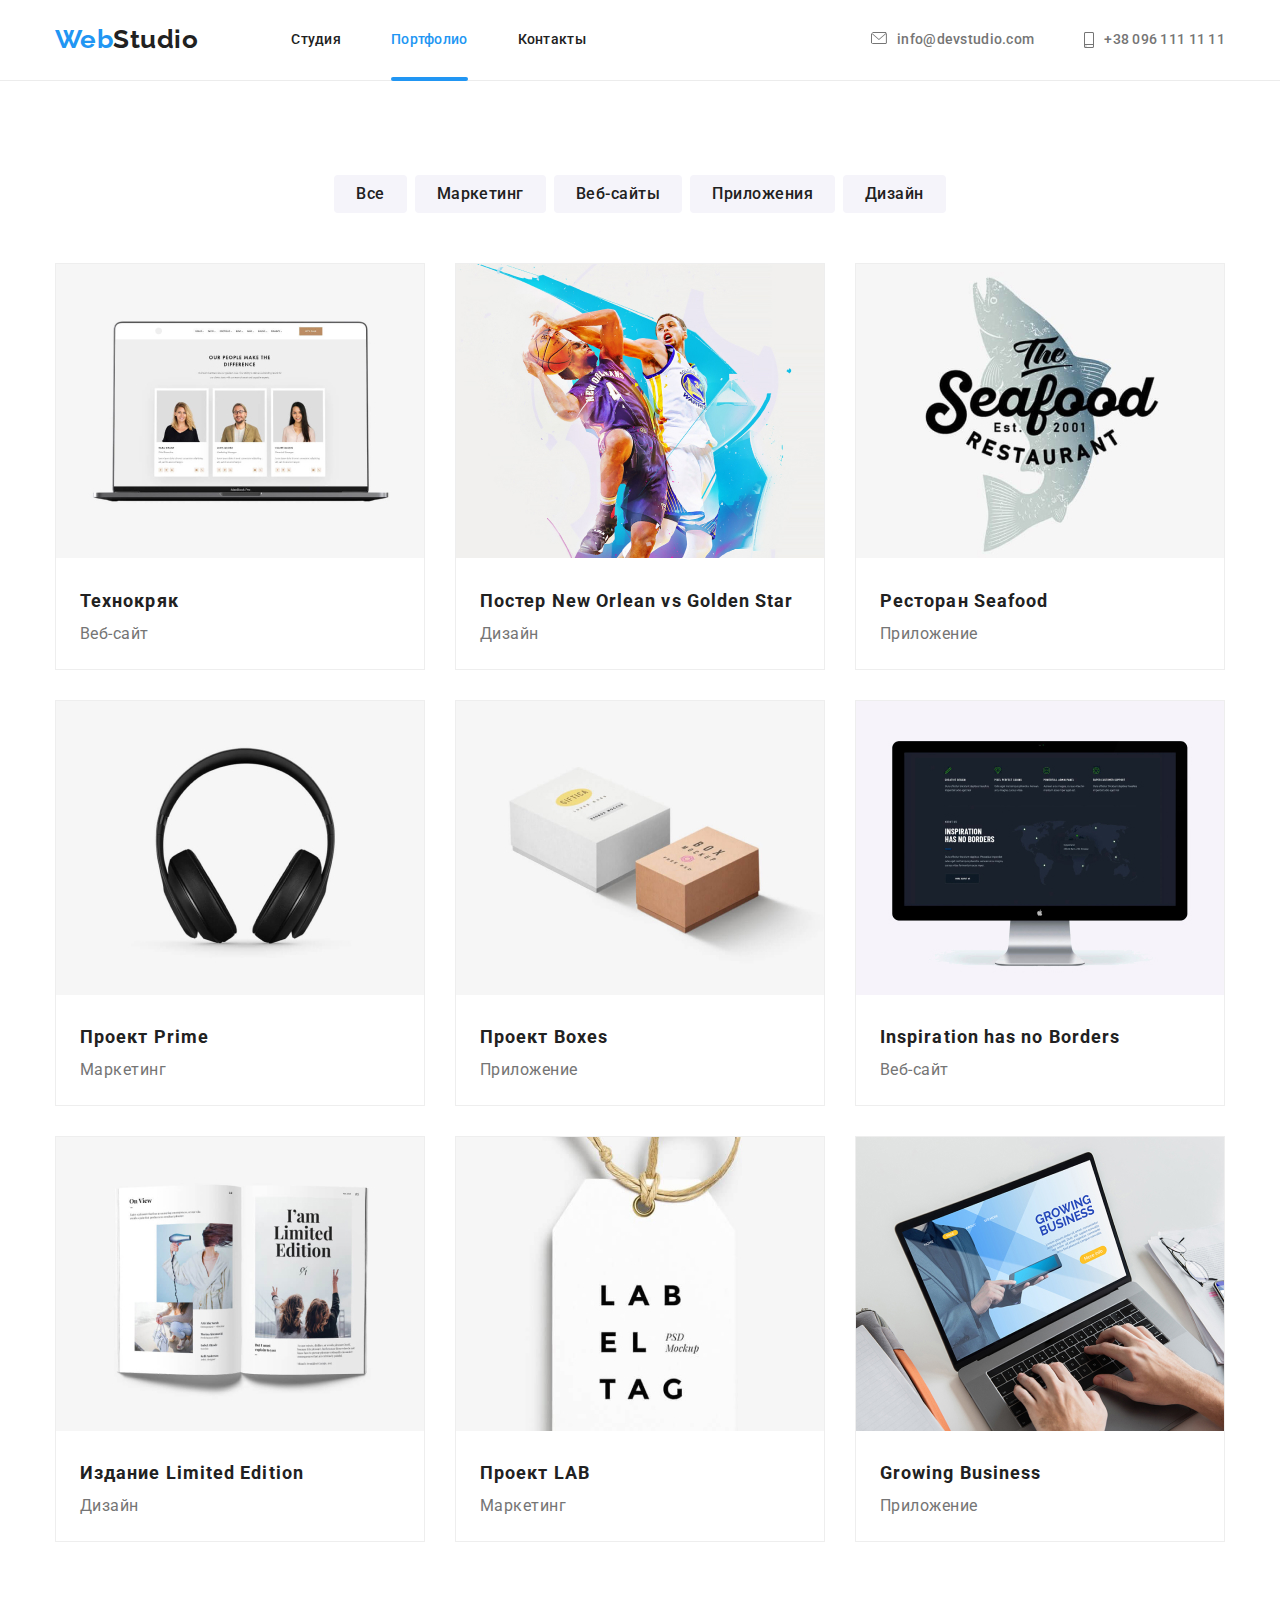
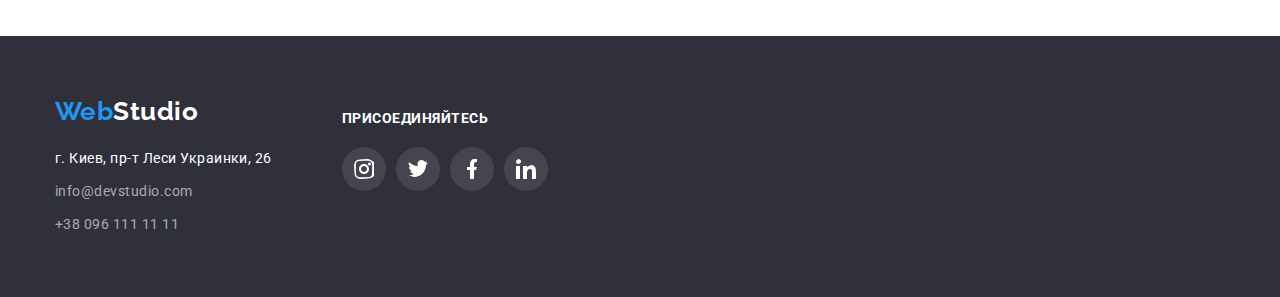
==== portfolio.html @ 4a5cb0bf "сделал модальное окно" ====
<!DOCTYPE html>
  <html lang="ru">
    <head>
      <meta charset="UTF-8" />
      <meta name="viewport" content="width=device-width, initial-scale=1.0" />
      <title>Portfolio</title>
      <link rel="stylesheet" href="https://cdnjs.cloudflare.com/ajax/libs/modern-normalize/1.0.0/modern-normalize.min.css" />
      <link
        href="https://fonts.googleapis.com/css2?family=Raleway:wght@700&family=Roboto:wght@400;500;700;900&display=swap"
        rel="stylesheet"
      />
      <link rel="stylesheet" href="./css/common.css" />
      <link rel="stylesheet" href="./css/style.css" />
    </head>

    <body>
      <header class="header">
        <div class="container main-header">
          <nav class="navigation">
            <a class="logo-header" href="./index.html"><span class="logo-color">Web</span>Studio</a>
      
            <ul class="site-nav list">
              <li class="item"><a class="link" href="./index.html">Студия</a></li>
              <li class="item"><a class="link current" href="./portfolio.html">Портфолио</a></li>
              <li class="item"><a class="link" href="">Контакты</a></li>
            </ul>
          </nav>
      
          <ul class="site-contacts list">
            <li class="item">
              <a class="link" href="mailto:info@devstudio.com">
                <svg class="icon-contacts" width="16" height="12">
                  <use href="./images/defs.svg#envelope"></use>
                </svg>
                info@devstudio.com
              </a>
            </li>
            <li class="item">
              <a class="link" href="tel:+380961111111"><svg class="icon-contacts" width="10" height="16">
                  <use href="./images/defs.svg#smartphone"></use>
                </svg>+38 096 111 11 11</a>
            </li>
          </ul>
        </div>
      </header>

      <main>
        <section class="portfolio">
          <div class="container">
          <!-- <h1>Portfolio</h1> -->

          <ul class="filters list">
            <li class="btn"><button type="button" class="button">Все</button></li>
            <li class="btn"><button type="button" class="button">Маркетинг</button></li>
            <li class="btn"><button type="button" class="button">Веб-сайты</button></li>
            <li class="btn"><button type="button" class="button">Приложения</button></li>
            <li class="btn"><button type="button" class="button radio">Дизайн</button></li>
          </ul>

          <ul class="list">
            <li class="projects">
              <div class="overlay">
                  
                
              <img src="./images/portfolio1.jpg" alt="Ноутбук" width="370" />
            
            <p class="hryaktxt">Технокряк это современная площадка распространения коронавируса. Компании используют эту платформу
              для цифрового
              шпионажа и атак на защищённые сервера конкурентов.
            </p>
            </div>
              <div class="titles"> <h2 class="title">Технокряк</h2>
              <p class="text">Веб-сайт</p></div>
            </li>
            <li class="projects">
              <div class="overlay">
                
              <img
                src="./images/portfolio2.jpg"
                alt="Постер New Orlean vs Golden Star"
                width="370"
              />
              <p class="hryaktxt">Технокряк это современная площадка распространения коронавируса. Компании используют эту платформу
                для цифрового
                шпионажа и атак на защищённые сервера конкурентов.
              </p>
              </div>
            
            
              <div class="titles"><h2 class="title">Постер New Orlean vs Golden Star</h2>
              <p class="text">Дизайн</p></div>
            </li>
            <li class="projects">
              <div class="overlay">
                
              <img
                src="./images/portfolio3.jpg"
                alt="Логотип Ресторан Seafood"
                width="370"
              />
              <p class="hryaktxt">Технокряк это современная площадка распространения коронавируса. Компании используют эту платформу
                для цифрового
                шпионажа и атак на защищённые сервера конкурентов.
              </p>
              </div>
              <div class="titles"> <h2 class="title">Ресторан Seafood</h2>
              <p class="text">Приложение</p></div>
            </li>
            <li class="projects">
              <div class="overlay">
              <img src="./images/portfolio4.jpg" alt="Наушники" width="370" />
              <p class="hryaktxt">Технокряк это современная площадка распространения коронавируса. Компании используют эту платформу
                для цифрового
                шпионажа и атак на защищённые сервера конкурентов.
              </p>
              </div>
              <div class="titles"> <h2 class="title">Проект Prime</h2>
              <p class="text">Маркетинг</p></div>
            </li>
            <li class="projects">
              <div class="overlay">
            
                <img src="./images/portfolio5.jpg" alt="Проект Boxes" width="370" />
            <p class="hryaktxt">Технокряк это современная площадка распространения коронавируса. Компании используют эту платформу
              для цифрового
              шпионажа и атак на защищённые сервера конкурентов.
            </p>
            </div>
                <div class="titles">  <h2 class="title">Проект Boxes</h2>
              <p class="text">Приложение</p></div>
            </li>
            <li class="projects">
              <div class="overlay">
              <img src="./images/portfolio6.jpg" alt="Монитор" width="370" />
              <p class="hryaktxt">Технокряк это современная площадка распространения коронавируса. Компании используют эту платформу
                для цифрового
                шпионажа и атак на защищённые сервера конкурентов.
              </p>
              </div>
              <div class="titles"> <h2 class="title">Inspiration has no Borders</h2>
              <p class="text">Веб-сайт</p></div>
            </li>
            <li class="projects">
              <div class="overlay">
              <img src="./images/portfolio7.jpg" alt="Книга" width="370" />
            <p class="hryaktxt">Технокряк это современная площадка распространения коронавируса. Компании используют эту платформу
              для цифрового
              шпионажа и атак на защищённые сервера конкурентов.
            </p>
            </div>
              <div class="titles"> <h2 class="title">Издание Limited Edition</h2>
              <p class="text">Дизайн</p></div>
            </li>
            <li class="projects">
              <div class="overlay">
              <img
                src="./images/portfolio8.jpg"
                alt="Логотип Проект Boxes"
                width="370"
              />
              <p class="hryaktxt">Технокряк это современная площадка распространения коронавируса. Компании используют эту платформу
                для цифрового
                шпионажа и атак на защищённые сервера конкурентов.
              </p>
              </div>
              <div class="titles"> <h2 class="title">Проект LAB</h2>
              <p class="text">Маркетинг</p></div>
            </li>
            <li class="projects">
              <div class="overlay">
              <img
                src="./images/portfolio9.jpg"
                alt="Работа за ноутбуком"
                width="370"
              />
              <p class="hryaktxt">Технокряк это современная площадка распространения коронавируса. Компании используют эту платформу
                для цифрового
                шпионажа и атак на защищённые сервера конкурентов.
              </p>
              </div>
              <div class="titles"> <h2 class="title">Growing Business</h2>
              <p class="text">Приложение</p></div>
            </li>
          </ul>
          </div>
        </section>
      </main>

      <footer>
        <div class="container cont-footer">
          <div class="footer-block">
            <a class="logo-footer" href="./index.html"><span class="logo-color">Web</span>Studio</a>
      
            <address class="address">
              <p class="office">г. Киев, пр-т Леси Украинки, 26</p>
              <a class="mail-footer" href="mailto:info@devstudio.com">info@devstudio.com</a>
              <a class="tel-footer" href="tel:+380961111111">+38 096 111 11 11</a>
            </address>
          </div>
          <div class="social-footer">
            <h3 class="title">ПРИСОЕДИНЯЙТЕСЬ</h3>
            <ul class="list soc-footer">
              <li class="list-item">
                <a class="footer-link" href="./">
                  <svg class="social-icon">
                    <use href="./images/defs.svg#instagram_w"></use>
                  </svg>
                </a>
              </li>
              <li class="list-item">
                <a class="footer-link" href="./">
                  <svg class="social-icon">
                    <use href="./images/defs.svg#twitter_w"></use>
                  </svg>
                </a>
              </li>
              <li class="list-item">
                <a class="footer-link" href="./">
                  <svg class="social-icon">
                    <use href="./images/defs.svg#facebook_w"></use>
                  </svg>
                </a>
              </li>
              <li class="list-item">
                <a class="footer-link" href="./">
                  <svg class="social-icon">
                    <use href="./images/defs.svg#linkedin_w"></use>
                  </svg>
                </a>
              </li>
            </ul>
          </div>
        </div>
      </footer>
    </body>
  </html>
---- css/common.css ----
/* основной цвет текста #212121 */
/* вторичный цвет текста #757575 */
/* белый #FFFFFF */
/* акцент #2196F3 */
/* контакты в футере rgba(255, 255, 255, 0.6); */

:root {
  --primary-text-color: #212121;
  --secondary-text-color: #757575;
  --accent-color: #2196f3;
  --white-color: #ffffff;
  --button-bg-color: #f5f4fa;
}

body {
  background-color: #ffffff;
  color: var(--primiry-text-color);
  font-family: Roboto, sans-serif;
  letter-spacing: 0.03em;
}

.list {
  list-style: none;
}

/* header */

.header {
  border-bottom: 1px solid #ececec;
  padding: 24px 0 25px;
  border-bottom: 1px solid #ececec;
}

.navigation {
  display: flex;
  align-items: center;
}

.main-header {
  display: flex;
  align-items: center;
  justify-content: space-between;
}

.logo-header {
  margin-right: 93px;
  font-family: Raleway, sans-serif;
  color: var(--primary-text-color);
  font-weight: 700;
  font-size: 26px;
  line-height: 1.2;
  text-decoration: none;
}

.logo-color {
  color: var(--accent-color);
}

.site-nav {
  display: flex;
}

.site-nav .item + .item {
  margin-left: 50px;
}

.site-nav .link {
  display: block;
  color: var(--primary-text-color);
  font-weight: 500;
  font-size: 14px;
  line-height: 1.14;
  letter-spacing: 0.02em;
  text-decoration: none;
  transition-duration: 250ms;
  transition-timing-function: cubic-bezier(0.4, 0, 0.2, 1);
}

.site-nav .link:hover,
.site-nav .link:focus {
  color: var(--accent-color);
}

.site-nav .current {
  position: relative;
  color: var(--accent-color);
  transition-duration: 250ms;
  transition-timing-function: cubic-bezier(0.4, 0, 0.2, 1);
}

.current::after {
  position: absolute;

  content: "";
  top: 45.5px;
  left: 0px;
  border-radius: 50px;
  width: 100%;
  height: 4px;
  background-color: var(--accent-color);
}

.site-contacts {
  display: flex;
}

.site-contacts .item + .item {
  padding-left: 50px;
}

.site-contacts .link {
  display: flex;
  font-weight: 500;
  font-size: 14px;
  line-height: 1.14;
  letter-spacing: 0.02em;
  color: var(--secondary-text-color);
  text-decoration: none;
  transition-duration: 250ms;
  transition-timing-function: cubic-bezier(0.4, 0, 0.2, 1);
}

/* links */
.site-contacts .link:hover,
.site-contacts .link:focus {
  --color4: var(--accent-color);
  color: var(--accent-color);
}

/* footer */

.address {
  display: flex;
  flex-direction: column;
  padding-bottom: 60px;
}

footer {
  background-color: #2f303a;
}

.logo-footer {
  display: inline-block;
  padding-bottom: 20px;
  padding-top: 60px;
  font-family: Raleway, sans-serif;
  font-weight: 700;
  font-size: 26px;
  line-height: 1.2;
  color: var(--white-color);
  text-decoration: none;
}

.office {
  font-style: normal;
  font-weight: normal;
  font-size: 14px;
  line-height: 1.7;
  color: var(--white-color);
}

.mail-footer {
  margin-top: 9px;
  margin-bottom: 9px;
  font-style: normal;
  font-weight: normal;
  font-size: 14px;
  line-height: 1.7;
  color: rgba(255, 255, 255, 0.6);
  text-decoration: none;
  transition-duration: 250ms;
  transition-timing-function: cubic-bezier(0.4, 0, 0.2, 1);
}

.mail-footer:hover,
.mail-footer:focus {
  color: var(--accent-color);
}

.tel-footer {
  font-style: normal;
  font-weight: normal;
  font-size: 14px;
  line-height: 1.7;
  color: rgba(255, 255, 255, 0.6);
  text-decoration: none;
  transition-duration: 250ms;
  transition-timing-function: cubic-bezier(0.4, 0, 0.2, 1);
}

.tel-footer:hover,
.tel-footer:focus {
  color: var(--accent-color);
}
/*--- ICONS---*/

.icon-contacts {
  margin-right: 10px;
}
---- css/style.css ----
/* стили для index.html */

/* Сброс стилей  <h1>...<h6>, <p> и <ul> */
h1,
h2,
h3,
h4,
h5,
h6,
p,
ul {
  margin-top: 0;
  margin-bottom: 0;
  padding-top: 0;
  padding-bottom: 0;
  padding-left: 0;
}

.container {
  width: 1200px;
  padding: 0 15px;
  margin: 0 auto;

  /* outline: 2px solid green; */
}

.footer-link:hover {
  background-color: var(--accent-color);
}

.footer-link {
  display: flex;
  margin-bottom: 30px;
  width: 44px;
  height: 44px;
  background-color: rgba(255, 255, 255, 0.1);
  text-decoration: none;
  border-radius: 50%;
  justify-content: center;
  align-items: center;
  transition-duration: 250ms;
  transition-timing-function: cubic-bezier(0.4, 0, 0.2, 1);
}

.soc-footer {
  display: flex;
  margin-top: 20px;
}

.social-footer .title {
  font-weight: 700;
  font-size: 14px;
  line-height: 1.14;
  color: rgba(255, 255, 255, 1);
}

.social-footer {
  margin-left: 70px;
}

.cont-footer {
  display: flex;
  align-items: center;
}
/* tagline */

.tagline {
  max-width: 1600px;
  padding-top: 200px;
  padding-bottom: 200px;
  margin: 0 auto;
  background-color: #2f303a;
  background-image: linear-gradient(
      to right,
      rgba(47, 48, 58, 0.4),
      rgba(47, 48, 58, 0.4)
    ),
    url("../images/bg-image.jpg");
  background-position: center;
  text-align: center;
}

.tagline .title {
  margin: 0 auto 30px;
  width: 696px;
  font-weight: 900;
  font-size: 44px;
  line-height: 1.36;
  letter-spacing: 0.06em;
  text-transform: uppercase;
  color: var(--white-color);
}

/* features */

.features {
  padding-top: 94px;
  padding-bottom: 94px;
}

.features .list {
  display: flex;
}

.features .title {
  margin-bottom: 10px;
  font-weight: 700;
  font-size: 14px;
  line-height: 1.14;
  color: var(--primary-text-color);
}

.features .text {
  font-size: 14px;
  line-height: 1.71;
  color: var(--secondary-text-color);
}

.features .spec {
  width: 270px;
}

.spec + .spec {
  margin-left: 30px;
}

.features .spec::before {
  content: "";
  display: block;
  margin-bottom: 30px;
  height: 120px;
  background: #f5f4fa;
  border-radius: 4px;

  background-repeat: no-repeat;
  background-position: center;
  background-size: 70px, 70px;
  transition-duration: 250ms;
  transition-timing-function: cubic-bezier(0.4, 0, 0.2, 1);
}

.spec.icon-antena::before {
  background-image: url("../images/antenna.svg");
}

.spec.icon-clock::before {
  background-image: url("../images/clock.svg");
}

.spec.icon-nout::before {
  background-image: url("../images/Vector.svg");
}

.spec.icon-astronaut::before {
  background-image: url("../images/astronaut.svg");
}

/* activity */

.activity {
  padding-bottom: 94px;
}

.activity .list {
  display: flex;
}

.example + .example {
  margin-left: 30px;
}

.activity .title,
.team .title {
  padding-bottom: 50px;
  font-weight: 700;
  font-size: 36px;
  line-height: 1.16;
  text-align: center;
  color: var(--primary-text-color);
}

/* team */

.team .list {
  display: flex;
}

.cards {
  background-color: var(--white-color);
  width: 270px;
  min-height: 368px;
  box-shadow: 0px 1px 3px rgba(0, 0, 0, 0.12), 0px 1px 1px rgba(0, 0, 0, 0.14),
    0px 2px 1px rgba(0, 0, 0, 0.2);
  border-radius: 0px 0px 4px 4px;
  transition-duration: 250ms;
  transition-timing-function: cubic-bezier(0.4, 0, 0.2, 1);
}

.cards + .cards {
  margin-left: 30px;
}

.team {
  background-color: #f5f4fa;
  padding-top: 94px;
  padding-bottom: 94px;
}

.employee {
  padding-top: 30px;
  padding-bottom: 10px;
  font-weight: 500;
  font-size: 16px;
  line-height: 1.18;
  text-align: center;
  color: var(--primary-text-color);
}

.profession {
  padding-bottom: 30px;
  font-size: 16px;
  line-height: 1.18;
  text-align: center;
  color: var(--secondary-text-color);
}

.cards .social {
  justify-content: center;
}

.social-link {
  display: flex;
  margin-bottom: 30px;
  width: 44px;
  height: 44px;
  background-color: var(--white-color);
  text-decoration: none;
  border-radius: 50%;
  justify-content: center;
  align-items: center;
  transition-duration: 250ms;
  transition-timing-function: cubic-bezier(0.4, 0, 0.2, 1);
}

.social-link:hover {
  background-color: #2196f3;
  --color5: var(--white-color);
}

.list-item:not(:last-child) {
  margin-right: 10px;
}

.social-icon {
  width: 20px;
  height: 20px;
  fill: #afb1b8;
}

/* button */

.button {
  padding: 6px 22px;
  font-weight: 500;
  font-size: 16px;
  line-height: 1.63;
  letter-spacing: 0.03em;
  border: none;
  text-align: center;
  color: var(--primary-text-color);
  background-color: var(--button-bg-color);
  border-radius: 4px;

  transition-duration: 250ms;
  transition-timing-function: cubic-bezier(0.4, 0, 0.2, 1);
}

.button:hover,
.button:focus {
  background-color: var(--accent-color);
  color: var(--white-color);
  box-shadow: 0px 3px 1px rgba(0, 0, 0, 0.1), 0px 1px 2px rgba(0, 0, 0, 0.08),
    0px 2px 2px rgba(0, 0, 0, 0.12);
}

.button-primary {
  padding: 10px 32px;
  font-weight: bold;
  font-size: 16px;
  letter-spacing: 0.06em;
  border: none;
  text-align: center;
  line-height: 1.87;
  color: var(--white-color);
  background-color: var(--accent-color);
  border-radius: 4px;
  box-shadow: 0px 4px 4px rgb(0 0 0 / 15%);
  transition-duration: 250ms;
  transition-timing-function: cubic-bezier(0.4, 0, 0.2, 1);
}

.button-primary:hover,
.button-primary:focus {
  color: var(--accent-color);
  background-color: var(--white-color);
}

/* Стили для portfolio.html */

.portfolio {
  padding: 94px 0;
}

.portfolio .title {
  font-weight: 700;
  font-size: 18px;
  line-height: 2;
  letter-spacing: 0.06em;
  color: var(--primary-text-color);
}

.portfolio .text {
  font-size: 16px;
  line-height: 1.87;
  color: var(--secondary-text-color);
}

.portfolio .list {
  display: flex;
  flex-wrap: wrap;
}

/* filters */

.titles {
  padding: 20px 24px;
}

.filters {
  display: flex;
  flex-wrap: wrap;
  justify-content: center;
  padding-bottom: 50px;
}

.btn + .btn {
  margin-left: 8px;
}

.projects:hover,
.projects:focus {
  box-shadow: 0px 1px 1px rgba(0, 0, 0, 0.12), 0px 4px 4px rgba(0, 0, 0, 0.06),
    1px 4px 6px rgba(0, 0, 0, 0.16);
}

.projects {
  position: relative;
  margin-right: 30px;
  margin-bottom: 30px;
  width: 370px;
  min-height: 404px;
  border: 1px solid #eeeeee;
  overflow: hidden;

  transition-duration: 250ms;
  transition-timing-function: cubic-bezier(0.4, 0, 0.2, 1);
}

.projects:nth-child(3n) {
  margin-right: 0;
}

.projects:nth-last-child(-n + 3) {
  margin-bottom: 0;
}
/* <!-- Постоянные клиенты --> */

.clients {
  padding: 94px 0;
}

.clients-list {
  display: flex;
  justify-content: space-between;
}

.clients-item {
  display: flex;
  align-items: center;
}

.clients-link {
  display: flex;
  width: 170px;
  height: 90px;
  text-decoration: none;
  justify-content: center;
  align-items: center;
  border: 1px solid #afb1b8;
  border-radius: 4px;
  fill: #afb1b8;
  transition-duration: 250ms;
  transition-timing-function: cubic-bezier(0.4, 0, 0.2, 1);
}

.clients-link:hover {
  border-color: var(--accent-color);
  --color5: var(--accent-color);
}

.clients-title {
  margin-bottom: 50px;
  font-weight: 700;
  font-size: 36px;
  line-height: 1.16;
  text-align: center;
  color: var(--primary-text-color);
}
/* Чем мы занимаемся текст с фоном  */

.example {
  position: relative;
}

.active {
  display: block;
  position: absolute;
  min-width: 370px;
  min-height: 70px;
  text-align: center;
  bottom: 3px;
  right: 0;
  background-color: rgba(47, 48, 58, 0.8);
  color: var(--white-color);
}

.text-bg {
  font-weight: 700;
  font-size: 14px;
  line-height: 1.14;
  letter-spacing: 0.03em;
  text-transform: uppercase;
  padding-top: 27px;
}
/*-----------overlay---- */

.overlay {
  position: relative;
  overflow: hidden;
}

.projects .hryaktxt {
  display: flex;
  position: absolute;
  padding: 63px 24px;
  top: 0;
  left: 0;
  width: 100%;
  height: 294px;
  align-items: center;

  background: rgba(33, 150, 243, 0.9);
  font-weight: normal;
  font-size: 18px;
  line-height: 1.56;
  letter-spacing: 0.03em;
  transform: translateY(100%);
  opacity: 0;

  color: var(--white-color);

  transition-duration: 250ms;
  transition-timing-function: cubic-bezier(0.4, 0, 0.2, 1);
}

.projects:hover .hryaktxt,
.projects:focus .hryaktxt {
  transform: translateY(0);
  opacity: 1;
}

/* ---backdrop--- */
.modal .close {
  position: absolute;
  top: 8px;
  right: 8px;
  width: 30px;
  height: 30px;

  background: var(--white-color);
  border: 1px solid rgba(0, 0, 0, 0.1);
  border-radius: 50%;
  box-sizing: border-box;
  cursor: pointer;
}

.backdrop {
  position: fixed;
  top: 0;
  left: 0;
  width: 100%;
  height: 100%;
  background-color: rgba(0, 0, 0, 0.2);
  transition-duration: 700ms;
}
.backdrop.is-hidden {
  opacity: 0;
  pointer-events: none;
  transition-duration: 700ms;
  transform: scale(2);
}

.modal {
  position: absolute;
  left: 50%;
  top: 50%;
  transform: translate(-50%, -50%);

  width: 528px;
  min-height: 581px;

  background: var(--white-color);
  box-shadow: 0px 1px 3px rgba(0, 0, 0, 0.12), 0px 1px 1px rgba(0, 0, 0, 0.14),
    0px 2px 1px rgba(0, 0, 0, 0.2);
  border-radius: 4px;
}
/* Подписка ---- */
.join-to {
  display: flex;
  width: 570px;
  height: 50px;
}

.form-field {
  margin-left: 94px;
  height: 86px;
  margin-bottom: 25px;
}

.form-field .title {
  font-weight: 700;
  font-size: 14px;
  line-height: 1.14;
  color: var(--white-color);
  padding-bottom: 20px;
}

.form-field input {
  width: 358px;
  height: 50px;
  margin-right: 12px;
  padding-left: 16px;
  background-color: rgba(47, 48, 58, 1);
  color: var(--white-color);
  border: 1px solid rgba(255, 255, 255, 0.3);
  box-sizing: border-box;
  filter: drop-shadow(0px 4px 4px rgba(0, 0, 0, 0.15));
  border-radius: 4px;
}

/*-- modal window-- */

.modal-form {
  display: flex;
  flex-direction: column;
  margin: 40px;
  text-align: left;
}

.modal-form label {
  margin-bottom: 4px;
  margin-top: 10px;
  color: rgba(117, 117, 117, 1);
}

.modal-form input {
  height: 40px;
  padding: 10px;
  border: 1px solid rgba(33, 33, 33, 0.2);
  box-sizing: border-box;
  border-radius: 4px;
}

.label-policy {
  font-weight: 400;
  font-size: 14px;
  line-height: 1.71px;
  letter-spacing: 0.03em;
  color: #757575;
  text-align: center;
}

.modal-form .button-close {
  padding: 10px 32px;
  width: 200px;
  height: 50px;
  margin-left: auto;
  margin-right: auto;
  font-weight: bold;
  font-size: 16px;
  letter-spacing: 0.06em;
  border: none;
  text-align: center;
  line-height: 1.87;
  color: var(--white-color);
  background-color: var(--accent-color);
  border-radius: 4px;
  box-shadow: 0px 4px 4px rgb(0 0 0 / 15%);
}

.checkbox-modal {
  display: flex;
  align-items: center;
  justify-content: space-evenly;
  margin-bottom: 20px;
}
textarea {
  padding: 12px 16px;
  resize: none;
  border: 1px solid rgba(33, 33, 33, 0.2);
  box-sizing: border-box;
  border-radius: 4px;
}
textarea::placeholder {
  color: rgba(117, 117, 117, 0.5);
}
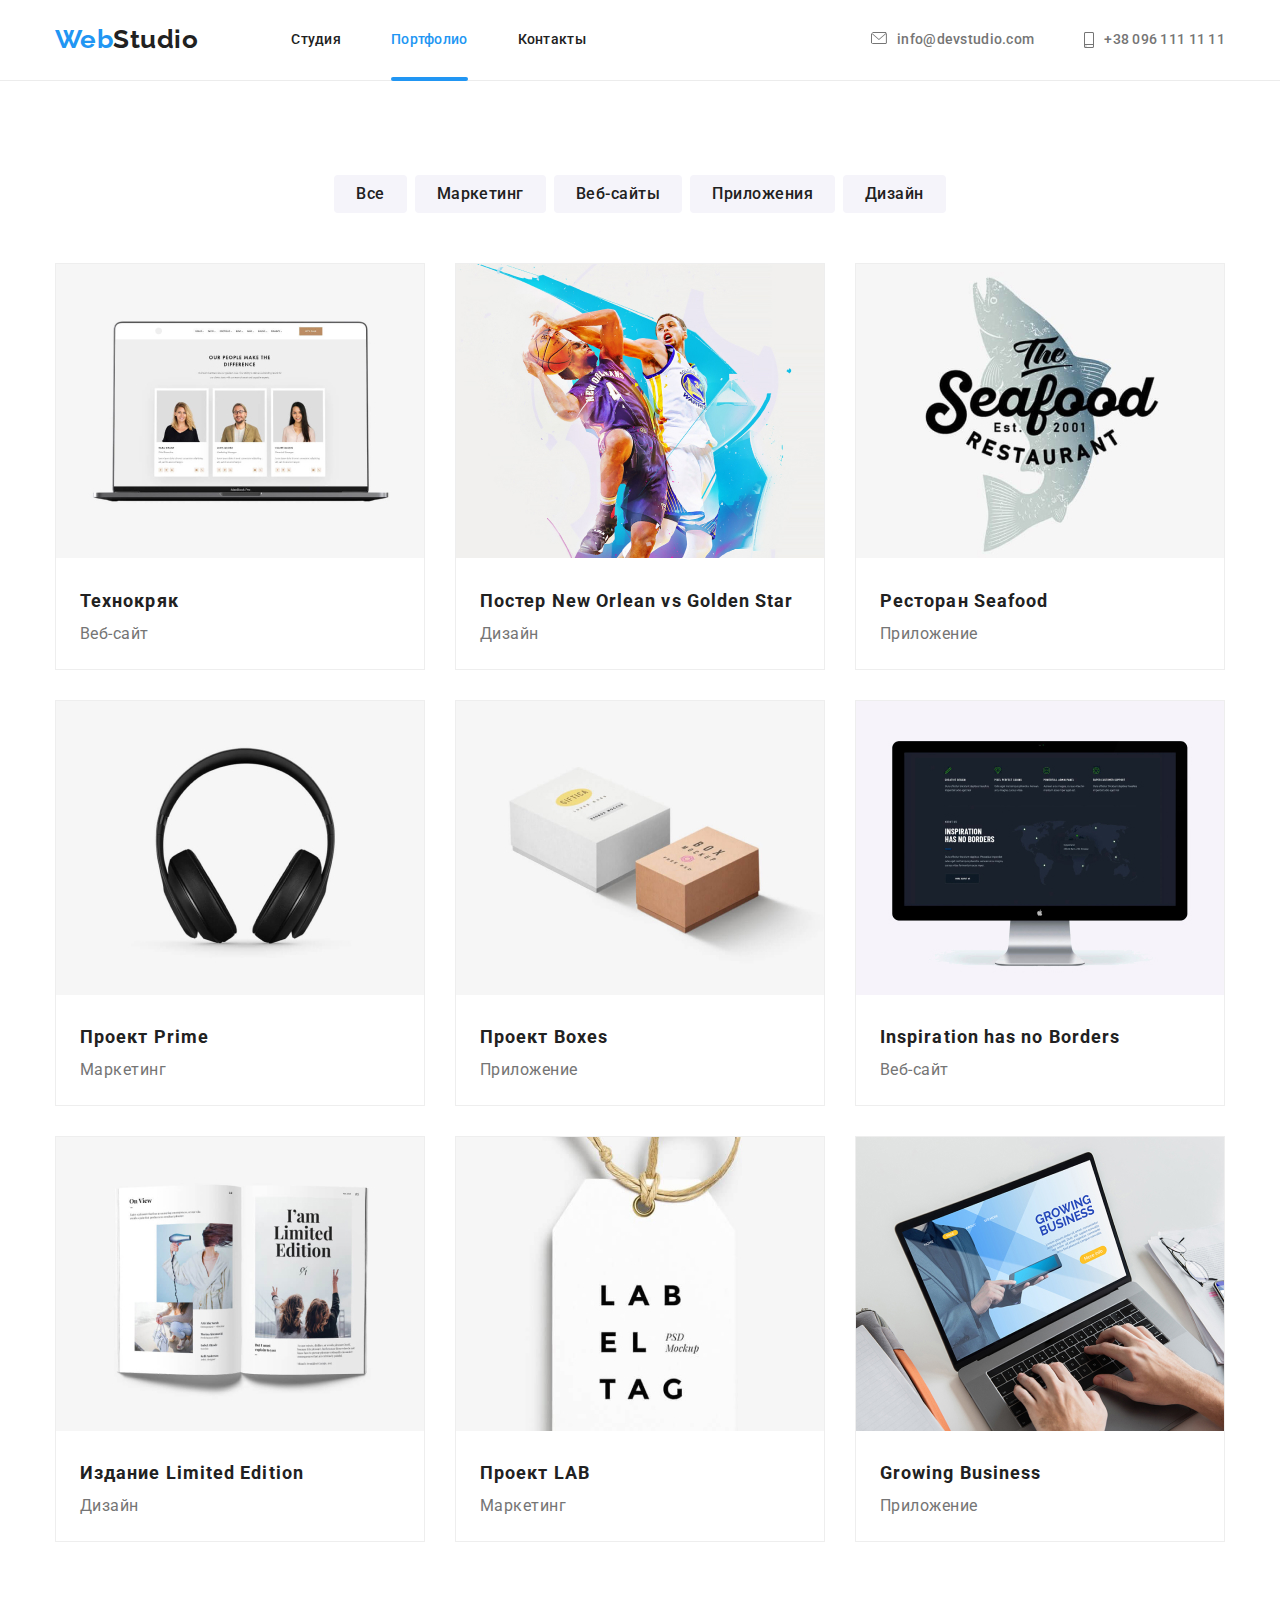
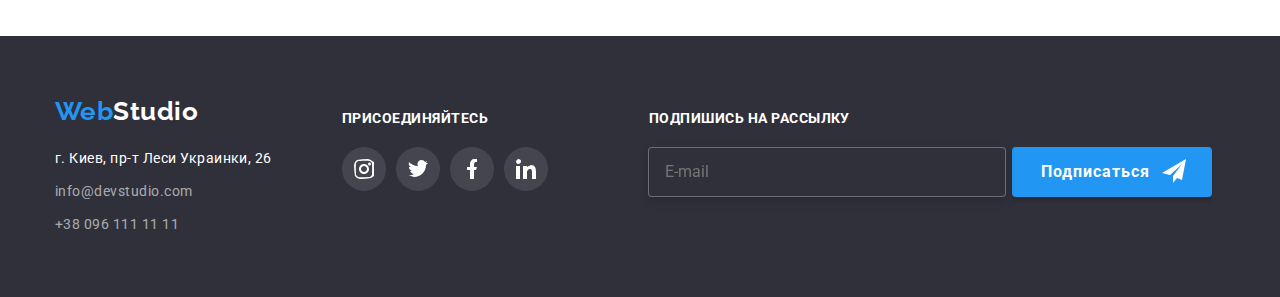
==== commit c3c61fcb: "Всё готово" ====
--- a/portfolio.html
+++ b/portfolio.html
@@ -230,6 +230,18 @@
               </li>
             </ul>
           </div>
+          <div class="form-field">
+            <h3 class="title">ПОДПИШИСЬ НА РАССЫЛКУ</h3>
+            <form class="join-to">
+              <label for="mail" class="form-label"></label>
+              <input class="form-input-fotter" type="email" name="mail" id="mail" placeholder=E-mail>
+              <button class="button-subscribe" type="submit">Подписаться</button>
+          
+              <svg class="btnfly">
+                <use href="./images/defs.svg#icon-flyW"></use>
+              </svg>
+            </form>
+          </div>
         </div>
       </footer>
     </body>
--- a/css/style.css
+++ b/css/style.css
@@ -305,6 +305,29 @@
   background-color: var(--white-color);
 }
 
+.button-subscribe {
+  padding: 10px 62px 10px 29px;
+  width: 200px;
+  height: 50px;
+  font-weight: bold;
+  font-size: 16px;
+  letter-spacing: 0.06em;
+  border: none;
+  text-align: center;
+  line-height: 1.87;
+  color: var(--white-color);
+  background-color: var(--accent-color);
+  border-radius: 4px;
+  box-shadow: 0px 4px 4px rgb(0 0 0 / 15%);
+}
+
+.btnfly {
+  position: absolute;
+  width: 24px;
+  height: 24px;
+  transform: translate(520px, 12px);
+}
+
 /* Стили для portfolio.html */
 
 .portfolio {
@@ -501,16 +524,14 @@
   width: 100%;
   height: 100%;
   background-color: rgba(0, 0, 0, 0.2);
-  transition-duration: 700ms;
 }
 .backdrop.is-hidden {
   opacity: 0;
   pointer-events: none;
-  transition-duration: 700ms;
-  transform: scale(2);
 }
 
 .modal {
+  padding: 40px;
   position: absolute;
   left: 50%;
   top: 50%;
@@ -527,6 +548,7 @@
 /* Подписка ---- */
 .join-to {
   display: flex;
+  justify-content: space-between;
   width: 570px;
   height: 50px;
 }
@@ -538,24 +560,33 @@
 }
 
 .form-field .title {
+  padding-left: 7px;
   font-weight: 700;
   font-size: 14px;
   line-height: 1.14;
   color: var(--white-color);
   padding-bottom: 20px;
 }
-
-.form-field input {
+.form-input-fotter{
   width: 358px;
-  height: 50px;
-  margin-right: 12px;
+  height: 100%;
   padding-left: 16px;
-  background-color: rgba(47, 48, 58, 1);
-  color: var(--white-color);
-  border: 1px solid rgba(255, 255, 255, 0.3);
-  box-sizing: border-box;
-  filter: drop-shadow(0px 4px 4px rgba(0, 0, 0, 0.15));
-  border-radius: 4px;
+  padding-top: 15px;
+  padding-bottom: 15px;
+background: rgba(47, 48, 58, 1);
+border: 1px solid rgba(255, 255, 255, 0.3);
+box-sizing: border-box;
+filter: drop-shadow(0px 4px 4px rgba(0, 0, 0, 0.15));
+border-radius: 4px;
+color: cornsilk;
+
+}
+form-input-fotter::placeholder {
+  font-weight: 400;
+font-size: 16px;
+line-height: 1.25;
+letter-spacing: 0.03em;
+color: rgba(255, 255, 255, 0.6);
 }
 
 /*-- modal window-- */
@@ -563,22 +594,28 @@
 .modal-form {
   display: flex;
   flex-direction: column;
-  margin: 40px;
-  text-align: left;
-}
-
-.modal-form label {
+}
+
+.form-label {
   margin-bottom: 4px;
-  margin-top: 10px;
-  color: rgba(117, 117, 117, 1);
-}
-
-.modal-form input {
+  font-weight: 400;
+  font-size: 12px;
+  line-height: 1.16;
+  letter-spacing: 0.01em;
+  color: var(--secondary-text-color);
+}
+
+.form-input {
+  width: 100%;
   height: 40px;
-  padding: 10px;
+  margin-bottom: 10px;
+
+  padding-left: 40px;
   border: 1px solid rgba(33, 33, 33, 0.2);
   box-sizing: border-box;
-  border-radius: 4px;
+
+  transition-duration: 250ms;
+  transition-timing-function: cubic-bezier(0.4, 0, 0.2, 1);
 }
 
 .label-policy {
@@ -586,8 +623,9 @@
   font-size: 14px;
   line-height: 1.71px;
   letter-spacing: 0.03em;
-  color: #757575;
-  text-align: center;
+  padding-bottom: 5px;
+  margin-top: 20px;
+  margin-bottom: 30px;
 }
 
 .modal-form .button-close {
@@ -612,15 +650,91 @@
   display: flex;
   align-items: center;
   justify-content: space-evenly;
+  align-items: baseline;
+}
+
+.textarea {
+  height: 120px;
   margin-bottom: 20px;
-}
-textarea {
   padding: 12px 16px;
   resize: none;
   border: 1px solid rgba(33, 33, 33, 0.2);
   box-sizing: border-box;
   border-radius: 4px;
+  transition-duration: 250ms;
+    transition-timing-function: cubic-bezier(0.4, 0, 0.2, 1);
 }
 textarea::placeholder {
   color: rgba(117, 117, 117, 0.5);
 }
+.label-policy .link {
+  color: var(--accent-color);
+}
+.form-title {
+  margin-top: 11px;
+  margin-bottom: 22px;
+  font-weight: 700;
+  font-size: 20px;
+  line-height: 1.15px;
+  text-align: center;
+  letter-spacing: 0.03em;
+}
+
+.input-wrapper {
+  position: relative;
+}
+
+.input-icon {
+  position: absolute;
+  top: 13px;
+  left: 14px;
+  transition-duration: 250ms;
+  transition-timing-function: cubic-bezier(0.4, 0, 0.2, 1);
+}
+
+.form-input:focus {
+  outline: none;
+  border: 1px solid var(--accent-color);
+}
+
+.form-input:focus + .input-icon {
+  fill: var(--accent-color);
+}
+
+.textarea:focus {
+  outline: none;
+  border: 1px solid var(--accent-color);
+}
+
+.input-checkbox {
+  position: absolute;
+  width: 1px;
+  height: 1px;
+  margin: -1px;
+  border: 0;
+  padding: 0;
+  clip: rect(0 0 0 0);
+  overflow: hidden;
+}
+
+.icon-check {
+  display: inline-block;
+  width: 16px;
+  height: 15px;
+  border: 2px solid rgba(33, 33, 33, 1);
+  border-radius: 2px;
+}
+
+.input-checkbox:checked + .icon-check {
+  background-size: contain;
+  border: 2px solid var(--accent-color)
+  background-origin: border-box;
+
+  background-image: url("../images/icon-check.svg");
+}
+
+.checkrow{
+  display: flex;
+  align-items: baseline;
+  justify-content: space-evenly
+}